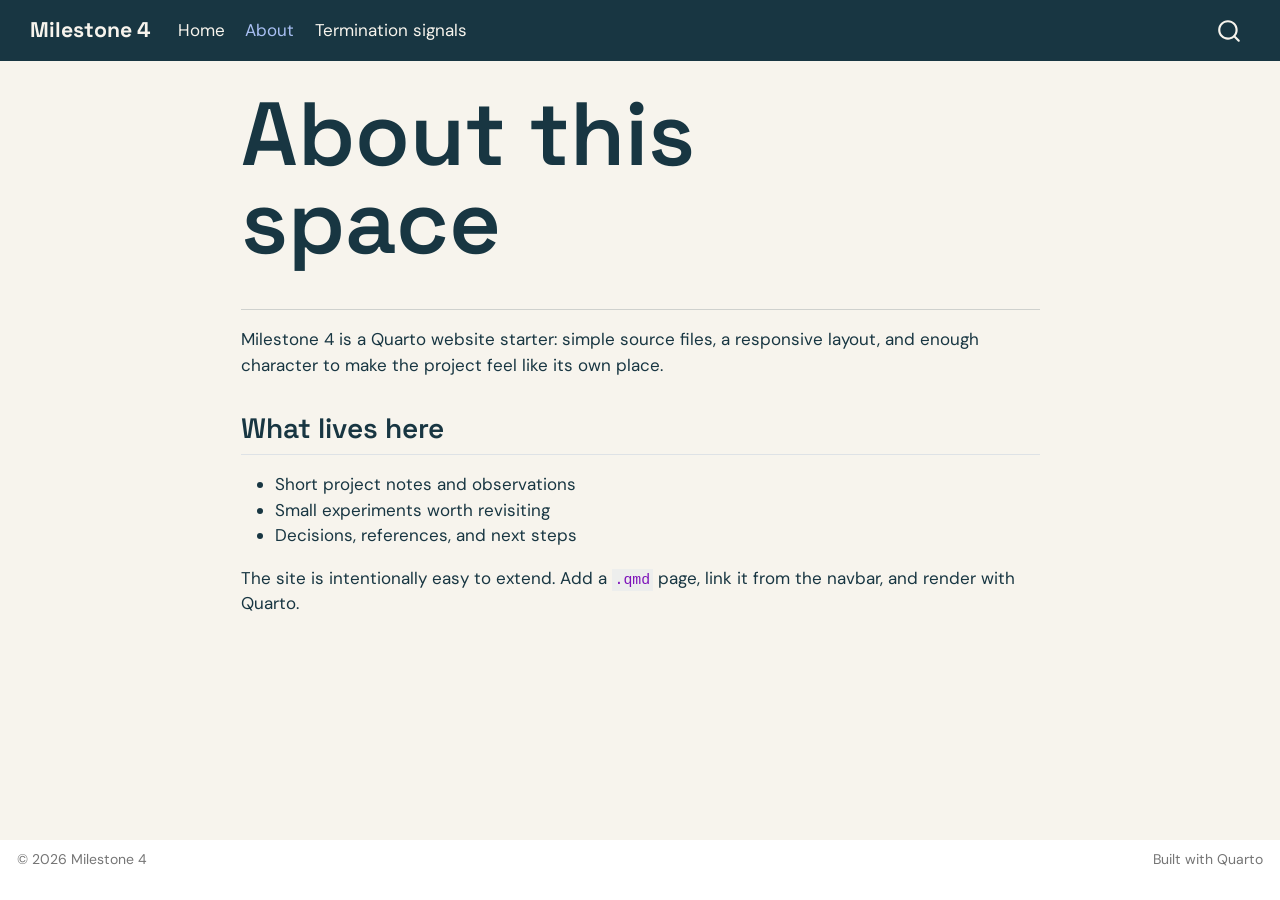
==== about.html @ 4832853b "Built site for gh-pages" ====
<!DOCTYPE html>
<html xmlns="http://www.w3.org/1999/xhtml" lang="en" xml:lang="en"><head>

<meta charset="utf-8">
<meta name="generator" content="quarto-1.10.18">

<meta name="viewport" content="width=device-width, initial-scale=1.0, user-scalable=yes">


<title>About this space – Milestone 4</title>
<style>
/* Default styles provided by pandoc.
** See https://pandoc.org/MANUAL.html#variables-for-html for config info.
*/
span.smallcaps{font-variant: small-caps;}
div.columns{display: flex; gap: 1.5em;}
div.column{flex: auto;}
@media screen {
div.columns{gap: min(4vw, 1.5em);}
div.column{overflow-x: auto;}
}
div.hanging-indent{margin-left: 1.5em; text-indent: -1.5em;}
ul.task-list{list-style: none;}
ul.task-list li input[type="checkbox"] {
  width: 0.8em;
  margin: 0 0.8em 0.2em -1em; /* quarto-specific, see https://github.com/quarto-dev/quarto-cli/issues/4556 */ 
  vertical-align: middle;
}
</style>


<script src="site_libs/quarto-nav/quarto-nav.js"></script>
<script src="site_libs/quarto-nav/headroom.min.js"></script>
<script src="site_libs/clipboard/clipboard.min.js"></script>
<script src="site_libs/quarto-search/autocomplete.umd.js"></script>
<script src="site_libs/quarto-search/fuse.min.js"></script>
<script src="site_libs/quarto-search/quarto-search.js"></script>
<meta name="quarto:offset" content="./">
<script src="site_libs/quarto-html/quarto.js" type="module"></script>
<script src="site_libs/quarto-html/tabsets/tabsets.js" type="module"></script>
<script src="site_libs/quarto-html/popper.min.js"></script>
<script src="site_libs/quarto-html/tippy.umd.min.js"></script>
<script src="site_libs/quarto-html/anchor.min.js"></script>
<link href="site_libs/quarto-html/tippy.css" rel="stylesheet">
<link href="site_libs/quarto-html/quarto-syntax-highlighting-64a204ab8560d761af7679ceaba22944.css" rel="stylesheet" id="quarto-text-highlighting-styles">
<script src="site_libs/bootstrap/bootstrap.min.js"></script>
<link href="site_libs/bootstrap/bootstrap-icons.css" rel="stylesheet">
<link href="site_libs/bootstrap/bootstrap-64d93b0351ad0b212306d7260128cb00.min.css" rel="stylesheet" append-hash="true" id="quarto-bootstrap" data-mode="light">
<script id="quarto-search-options" type="application/json">{
  "location": "navbar",
  "copy-button": false,
  "collapse-after": 3,
  "panel-placement": "end",
  "type": "overlay",
  "limit": 50,
  "keyboard-shortcut": [
    "f",
    "/",
    "s"
  ],
  "show-item-context": false,
  "language": {
    "search-no-results-text": "No results",
    "search-matching-documents-text": "matching documents",
    "search-copy-link-title": "Copy link to search",
    "search-hide-matches-text": "Hide additional matches",
    "search-more-match-text": "more match in this document",
    "search-more-matches-text": "more matches in this document",
    "search-clear-button-title": "Clear",
    "search-text-placeholder": "",
    "search-detached-cancel-button-title": "Cancel",
    "search-submit-button-title": "Submit",
    "search-label": "Search"
  }
}</script>
<style>html{ scroll-behavior: smooth; }</style>


<link rel="stylesheet" href="styles.css">
</head>

<body class="nav-fixed fullcontent quarto-light">

<div id="quarto-search-results"></div>
  <header id="quarto-header" class="headroom fixed-top">
    <nav class="navbar navbar-expand-lg " data-bs-theme="dark">
      <div class="navbar-container container-fluid">
      <div class="navbar-brand-container mx-auto">
    <a class="navbar-brand" href="./index.html">
    <span class="navbar-title">Milestone 4</span>
    </a>
  </div>
            <div id="quarto-search" class="" title="Search"></div>
          <button class="navbar-toggler" type="button" data-bs-toggle="collapse" data-bs-target="#navbarCollapse" aria-controls="navbarCollapse" role="menu" aria-expanded="false" aria-label="Toggle navigation" onclick="if (window.quartoToggleHeadroom) { window.quartoToggleHeadroom(); }">
  <span class="navbar-toggler-icon"></span>
</button>
          <div class="collapse navbar-collapse" id="navbarCollapse">
            <ul class="navbar-nav navbar-nav-scroll me-auto">
  <li class="nav-item">
    <a class="nav-link" href="./index.html"> 
<span class="menu-text">Home</span></a>
  </li>  
  <li class="nav-item">
    <a class="nav-link active" href="./about.html" aria-current="page"> 
<span class="menu-text">About</span></a>
  </li>  
  <li class="nav-item">
    <a class="nav-link" href="./termination-signals.html"> 
<span class="menu-text">Termination signals</span></a>
  </li>  
</ul>
          </div> <!-- /navcollapse -->
            <div class="quarto-navbar-tools">
</div>
      </div> <!-- /container-fluid -->
    </nav>
</header>
<!-- content -->
<div id="quarto-content" class="quarto-container page-columns page-rows-contents page-layout-article page-navbar">
<!-- sidebar -->
<!-- margin-sidebar -->
    
<!-- main -->
<main class="content" id="quarto-document-content">

<header id="title-block-header" class="quarto-title-block default">
<div class="quarto-title">
<h1 class="title">About this space</h1>
</div>



<div class="quarto-title-meta">

    
  
    
  </div>
  


</header>


<p>Milestone 4 is a Quarto website starter: simple source files, a responsive layout, and enough character to make the project feel like its own place.</p>
<section id="what-lives-here" class="level2">
<h2 class="anchored" data-anchor-id="what-lives-here">What lives here</h2>
<ul>
<li>Short project notes and observations</li>
<li>Small experiments worth revisiting</li>
<li>Decisions, references, and next steps</li>
</ul>
<p>The site is intentionally easy to extend. Add a <code>.qmd</code> page, link it from the navbar, and render with Quarto.</p>


</section>

</main> <!-- /main -->
<script id="quarto-html-after-body" type="application/javascript">
  window.document.addEventListener("DOMContentLoaded", function (event) {
    const icon = "";
    const anchorJS = new window.AnchorJS();
    anchorJS.options = {
      placement: 'right',
      icon: icon
    };
    anchorJS.add('.anchored');
    const isCodeAnnotation = (el) => {
      for (const clz of el.classList) {
        if (clz.startsWith('code-annotation-')) {                     
          return true;
        }
      }
      return false;
    }
    const onCopySuccess = function(e) {
      // button target
      const button = e.trigger;
      // don't keep focus
      button.blur();
      // flash "checked"
      button.classList.add('code-copy-button-checked');
      var currentTitle = button.getAttribute("title");
      button.setAttribute("title", "Copied!");
      let tooltip;
      if (window.bootstrap) {
        button.setAttribute("data-bs-toggle", "tooltip");
        button.setAttribute("data-bs-placement", "left");
        button.setAttribute("data-bs-title", "Copied!");
        tooltip = new bootstrap.Tooltip(button, 
          { trigger: "manual", 
            customClass: "code-copy-button-tooltip",
            offset: [0, -8]});
        tooltip.show();    
      }
      setTimeout(function() {
        if (tooltip) {
          tooltip.hide();
          button.removeAttribute("data-bs-title");
          button.removeAttribute("data-bs-toggle");
          button.removeAttribute("data-bs-placement");
        }
        button.setAttribute("title", currentTitle);
        button.classList.remove('code-copy-button-checked');
      }, 1000);
      // clear code selection
      e.clearSelection();
    }
    const getTextToCopy = function(trigger) {
      const outerScaffold = trigger.parentElement.cloneNode(true);
      const codeEl = outerScaffold.querySelector('code');
      for (const childEl of codeEl.children) {
        if (isCodeAnnotation(childEl)) {
          childEl.remove();
        }
      }
      return codeEl.innerText;
    }
    const clipboard = new window.ClipboardJS('.code-copy-button:not([data-in-quarto-modal])', {
      text: getTextToCopy
    });
    clipboard.on('success', onCopySuccess);
    if (window.document.getElementById('quarto-embedded-source-code-modal')) {
      const clipboardModal = new window.ClipboardJS('.code-copy-button[data-in-quarto-modal]', {
        text: getTextToCopy,
        container: window.document.getElementById('quarto-embedded-source-code-modal')
      });
      clipboardModal.on('success', onCopySuccess);
    }
      var localhostRegex = new RegExp(/^(?:http|https):\/\/localhost\:?[0-9]*\//);
      var mailtoRegex = new RegExp(/^mailto:/);
        var filterRegex = new RegExp('/' + window.location.host + '/');
      var isInternal = (href) => {
          return filterRegex.test(href) || localhostRegex.test(href) || mailtoRegex.test(href);
      }
      // Inspect non-navigation links and adorn them if external
     var links = window.document.querySelectorAll('a[href]:not(.nav-link):not(.navbar-brand):not(.toc-action):not(.sidebar-link):not(.sidebar-item-toggle):not(.pagination-link):not(.no-external):not([aria-hidden]):not(.dropdown-item):not(.quarto-navigation-tool):not(.about-link)');
      for (var i=0; i<links.length; i++) {
        const link = links[i];
        if (!isInternal(link.href)) {
          // undo the damage that might have been done by quarto-nav.js in the case of
          // links that we want to consider external
          if (link.dataset.originalHref !== undefined) {
            link.href = link.dataset.originalHref;
          }
        }
      }
    function tippyHover(el, contentFn, onTriggerFn, onUntriggerFn) {
      const config = {
        allowHTML: true,
        maxWidth: 500,
        delay: 100,
        arrow: false,
        appendTo: function(el) {
            return el.parentElement;
        },
        interactive: true,
        interactiveBorder: 10,
        theme: 'quarto',
        placement: 'bottom-start',
      };
      if (contentFn) {
        config.content = contentFn;
      }
      if (onTriggerFn) {
        config.onTrigger = onTriggerFn;
      }
      if (onUntriggerFn) {
        config.onUntrigger = onUntriggerFn;
      }
      window.tippy(el, config); 
    }
    const noterefs = window.document.querySelectorAll('a[role="doc-noteref"]');
    for (var i=0; i<noterefs.length; i++) {
      const ref = noterefs[i];
      tippyHover(ref, function() {
        // use id or data attribute instead here
        let href = ref.getAttribute('data-footnote-href') || ref.getAttribute('href');
        try { href = new URL(href).hash; } catch {}
        const id = href.replace(/^#\/?/, "");
        const note = window.document.getElementById(id);
        if (note) {
          return note.innerHTML;
        } else {
          return "";
        }
      });
    }
    const xrefs = window.document.querySelectorAll('a.quarto-xref');
    const processXRef = (id, note) => {
      // Strip column container classes
      const stripColumnClz = (el) => {
        el.classList.remove("page-full", "page-columns");
        if (el.children) {
          for (const child of el.children) {
            stripColumnClz(child);
          }
        }
      }
      stripColumnClz(note)
      if (id === null || id.startsWith('sec-')) {
        // Special case sections, only their first couple elements
        const container = document.createElement("div");
        if (note.children && note.children.length > 2) {
          container.appendChild(note.children[0].cloneNode(true));
          for (let i = 1; i < note.children.length; i++) {
            const child = note.children[i];
            if (child.tagName === "P" && child.innerText === "") {
              continue;
            } else {
              container.appendChild(child.cloneNode(true));
              break;
            }
          }
          if (window.Quarto?.typesetMath) {
            window.Quarto.typesetMath(container);
          }
          return container.innerHTML
        } else {
          if (window.Quarto?.typesetMath) {
            window.Quarto.typesetMath(note);
          }
          return note.innerHTML;
        }
      } else {
        // Remove any anchor links if they are present
        const anchorLink = note.querySelector('a.anchorjs-link');
        if (anchorLink) {
          anchorLink.remove();
        }
        if (window.Quarto?.typesetMath) {
          window.Quarto.typesetMath(note);
        }
        if (note.classList.contains("callout")) {
          return note.outerHTML;
        } else {
          return note.innerHTML;
        }
      }
    }
    for (var i=0; i<xrefs.length; i++) {
      const xref = xrefs[i];
      tippyHover(xref, undefined, function(instance) {
        instance.disable();
        let url = xref.getAttribute('href');
        let hash = undefined; 
        if (url.startsWith('#')) {
          hash = url;
        } else {
          try { hash = new URL(url).hash; } catch {}
        }
        if (hash) {
          const id = hash.replace(/^#\/?/, "");
          const note = window.document.getElementById(id);
          if (note !== null) {
            try {
              const html = processXRef(id, note.cloneNode(true));
              instance.setContent(html);
            } finally {
              instance.enable();
              instance.show();
            }
          } else {
            // See if we can fetch this
            fetch(url.split('#')[0])
            .then(res => res.text())
            .then(html => {
              const parser = new DOMParser();
              const htmlDoc = parser.parseFromString(html, "text/html");
              const note = htmlDoc.getElementById(id);
              if (note !== null) {
                const html = processXRef(id, note);
                instance.setContent(html);
              } 
            }).finally(() => {
              instance.enable();
              instance.show();
            });
          }
        } else {
          // See if we can fetch a full url (with no hash to target)
          // This is a special case and we should probably do some content thinning / targeting
          fetch(url)
          .then(res => res.text())
          .then(html => {
            const parser = new DOMParser();
            const htmlDoc = parser.parseFromString(html, "text/html");
            const note = htmlDoc.querySelector('main.content');
            if (note !== null) {
              // This should only happen for chapter cross references
              // (since there is no id in the URL)
              // remove the first header
              if (note.children.length > 0 && note.children[0].tagName === "HEADER") {
                note.children[0].remove();
              }
              const html = processXRef(null, note);
              instance.setContent(html);
            } 
          }).finally(() => {
            instance.enable();
            instance.show();
          });
        }
      }, function(instance) {
      });
    }
        let selectedAnnoteEl;
        const selectorForAnnotation = ( cell, annotation) => {
          let cellAttr = 'data-code-cell="' + cell + '"';
          let lineAttr = 'data-code-annotation="' +  annotation + '"';
          const selector = 'span[' + cellAttr + '][' + lineAttr + ']';
          return selector;
        }
        const selectCodeLines = (annoteEl) => {
          const doc = window.document;
          const targetCell = annoteEl.getAttribute("data-target-cell");
          const targetAnnotation = annoteEl.getAttribute("data-target-annotation");
          const annoteSpan = window.document.querySelector(selectorForAnnotation(targetCell, targetAnnotation));
          const lines = annoteSpan.getAttribute("data-code-lines").split(",");
          const lineIds = lines.map((line) => {
            return targetCell + "-" + line;
          })
          let top = null;
          let height = null;
          let parent = null;
          if (lineIds.length > 0) {
              //compute the position of the single el (top and bottom and make a div)
              const el = window.document.getElementById(lineIds[0]);
              top = el.offsetTop;
              height = el.offsetHeight;
              parent = el.parentElement.parentElement;
            if (lineIds.length > 1) {
              const lastEl = window.document.getElementById(lineIds[lineIds.length - 1]);
              const bottom = lastEl.offsetTop + lastEl.offsetHeight;
              height = bottom - top;
            }
            if (top !== null && height !== null && parent !== null) {
              // cook up a div (if necessary) and position it 
              let div = window.document.getElementById("code-annotation-line-highlight");
              if (div === null) {
                div = window.document.createElement("div");
                div.setAttribute("id", "code-annotation-line-highlight");
                div.style.position = 'absolute';
                parent.appendChild(div);
              }
              div.style.top = top - 2 + "px";
              div.style.height = height + 4 + "px";
              div.style.left = 0;
              let gutterDiv = window.document.getElementById("code-annotation-line-highlight-gutter");
              if (gutterDiv === null) {
                gutterDiv = window.document.createElement("div");
                gutterDiv.setAttribute("id", "code-annotation-line-highlight-gutter");
                gutterDiv.style.position = 'absolute';
                const codeCell = window.document.getElementById(targetCell);
                const gutter = codeCell.querySelector('.code-annotation-gutter');
                gutter.appendChild(gutterDiv);
              }
              gutterDiv.style.top = top - 2 + "px";
              gutterDiv.style.height = height + 4 + "px";
            }
            selectedAnnoteEl = annoteEl;
          }
        };
        const unselectCodeLines = () => {
          const elementsIds = ["code-annotation-line-highlight", "code-annotation-line-highlight-gutter"];
          elementsIds.forEach((elId) => {
            const div = window.document.getElementById(elId);
            if (div) {
              div.remove();
            }
          });
          selectedAnnoteEl = undefined;
        };
          // Handle positioning of the toggle
      window.addEventListener(
        "resize",
        throttle(() => {
          elRect = undefined;
          if (selectedAnnoteEl) {
            selectCodeLines(selectedAnnoteEl);
          }
        }, 10)
      );
      function throttle(fn, ms) {
      let throttle = false;
      let timer;
        return (...args) => {
          if(!throttle) { // first call gets through
              fn.apply(this, args);
              throttle = true;
          } else { // all the others get throttled
              if(timer) clearTimeout(timer); // cancel #2
              timer = setTimeout(() => {
                fn.apply(this, args);
                timer = throttle = false;
              }, ms);
          }
        };
      }
        // Attach click handler to the DT
        const annoteDls = window.document.querySelectorAll('dt[data-target-cell]');
        for (const annoteDlNode of annoteDls) {
          annoteDlNode.addEventListener('click', (event) => {
            const clickedEl = event.target;
            if (clickedEl !== selectedAnnoteEl) {
              unselectCodeLines();
              const activeEl = window.document.querySelector('dt[data-target-cell].code-annotation-active');
              if (activeEl) {
                activeEl.classList.remove('code-annotation-active');
              }
              selectCodeLines(clickedEl);
              clickedEl.classList.add('code-annotation-active');
            } else {
              // Unselect the line
              unselectCodeLines();
              clickedEl.classList.remove('code-annotation-active');
            }
          });
        }
    const findCites = (el) => {
      const parentEl = el.parentElement;
      if (parentEl) {
        const cites = parentEl.dataset.cites;
        if (cites) {
          return {
            el,
            cites: cites.split(' ')
          };
        } else {
          return findCites(el.parentElement)
        }
      } else {
        return undefined;
      }
    };
    var bibliorefs = window.document.querySelectorAll('a[role="doc-biblioref"]');
    for (var i=0; i<bibliorefs.length; i++) {
      const ref = bibliorefs[i];
      const citeInfo = findCites(ref);
      if (citeInfo) {
        tippyHover(citeInfo.el, function() {
          var popup = window.document.createElement('div');
          citeInfo.cites.forEach(function(cite) {
            var citeDiv = window.document.createElement('div');
            citeDiv.classList.add('hanging-indent');
            citeDiv.classList.add('csl-entry');
            var biblioDiv = window.document.getElementById('ref-' + cite);
            if (biblioDiv) {
              citeDiv.innerHTML = biblioDiv.innerHTML;
            }
            popup.appendChild(citeDiv);
          });
          return popup.innerHTML;
        });
      }
    }
  });
  </script>
</div> <!-- /content -->
<footer class="footer">
  <div class="nav-footer">
    <div class="nav-footer-left">
<p>© 2026 Milestone 4</p>
</div>   
    <div class="nav-footer-center">
      &nbsp;
    </div>
    <div class="nav-footer-right">
<p>Built with Quarto</p>
</div>
  </div>
</footer>




<script src="site_libs/quarto-html/zenscroll-min.js"></script>
</body></html>
---- site_libs/quarto-html/tippy.css ----
.tippy-box[data-animation=fade][data-state=hidden]{opacity:0}[data-tippy-root]{max-width:calc(100vw - 10px)}.tippy-box{position:relative;background-color:#333;color:#fff;border-radius:4px;font-size:14px;line-height:1.4;white-space:normal;outline:0;transition-property:transform,visibility,opacity}.tippy-box[data-placement^=top]>.tippy-arrow{bottom:0}.tippy-box[data-placement^=top]>.tippy-arrow:before{bottom:-7px;left:0;border-width:8px 8px 0;border-top-color:initial;transform-origin:center top}.tippy-box[data-placement^=bottom]>.tippy-arrow{top:0}.tippy-box[data-placement^=bottom]>.tippy-arrow:before{top:-7px;left:0;border-width:0 8px 8px;border-bottom-color:initial;transform-origin:center bottom}.tippy-box[data-placement^=left]>.tippy-arrow{right:0}.tippy-box[data-placement^=left]>.tippy-arrow:before{border-width:8px 0 8px 8px;border-left-color:initial;right:-7px;transform-origin:center left}.tippy-box[data-placement^=right]>.tippy-arrow{left:0}.tippy-box[data-placement^=right]>.tippy-arrow:before{left:-7px;border-width:8px 8px 8px 0;border-right-color:initial;transform-origin:center right}.tippy-box[data-inertia][data-state=visible]{transition-timing-function:cubic-bezier(.54,1.5,.38,1.11)}.tippy-arrow{width:16px;height:16px;color:#333}.tippy-arrow:before{content:"";position:absolute;border-color:transparent;border-style:solid}.tippy-content{position:relative;padding:5px 9px;z-index:1}
---- site_libs/quarto-html/quarto-syntax-highlighting-64a204ab8560d761af7679ceaba22944.css ----
/* quarto syntax highlight colors */
:root {
  --quarto-hl-ot-color: #003B4F;
  --quarto-hl-at-color: #657422;
  --quarto-hl-ss-color: #20794D;
  --quarto-hl-an-color: #5E5E5E;
  --quarto-hl-fu-color: #4758AB;
  --quarto-hl-st-color: #20794D;
  --quarto-hl-cf-color: #003B4F;
  --quarto-hl-op-color: #5E5E5E;
  --quarto-hl-er-color: #AD0000;
  --quarto-hl-bn-color: #AD0000;
  --quarto-hl-al-color: #AD0000;
  --quarto-hl-va-color: #111111;
  --quarto-hl-bu-color: inherit;
  --quarto-hl-ex-color: inherit;
  --quarto-hl-pp-color: #AD0000;
  --quarto-hl-in-color: #5E5E5E;
  --quarto-hl-vs-color: #20794D;
  --quarto-hl-wa-color: #5E5E5E;
  --quarto-hl-do-color: #5E5E5E;
  --quarto-hl-im-color: #00769E;
  --quarto-hl-ch-color: #20794D;
  --quarto-hl-dt-color: #AD0000;
  --quarto-hl-fl-color: #AD0000;
  --quarto-hl-co-color: #5E5E5E;
  --quarto-hl-cv-color: #5E5E5E;
  --quarto-hl-cn-color: #8f5902;
  --quarto-hl-sc-color: #5E5E5E;
  --quarto-hl-dv-color: #AD0000;
  --quarto-hl-kw-color: #003B4F;
}

/* other quarto variables */
:root {
  --quarto-font-monospace: SFMono-Regular, Menlo, Monaco, Consolas, "Liberation Mono", "Courier New", monospace;
}

/* syntax highlight based on Pandoc's rules */
pre > code.sourceCode > span {
  color: #003B4F;
}

code.sourceCode > span {
  color: #003B4F;
}

div.sourceCode,
div.sourceCode pre.sourceCode {
  color: #003B4F;
}

/* Normal */
code span {
  color: #003B4F;
}

/* Alert */
code span.al {
  color: #AD0000;
  font-style: inherit;
}

/* Annotation */
code span.an {
  color: #5E5E5E;
  font-style: inherit;
}

/* Attribute */
code span.at {
  color: #657422;
  font-style: inherit;
}

/* BaseN */
code span.bn {
  color: #AD0000;
  font-style: inherit;
}

/* BuiltIn */
code span.bu {
  font-style: inherit;
}

/* ControlFlow */
code span.cf {
  color: #003B4F;
  font-weight: bold;
  font-style: inherit;
}

/* Char */
code span.ch {
  color: #20794D;
  font-style: inherit;
}

/* Constant */
code span.cn {
  color: #8f5902;
  font-style: inherit;
}

/* Comment */
code span.co {
  color: #5E5E5E;
  font-style: inherit;
}

/* CommentVar */
code span.cv {
  color: #5E5E5E;
  font-style: italic;
}

/* Documentation */
code span.do {
  color: #5E5E5E;
  font-style: italic;
}

/* DataType */
code span.dt {
  color: #AD0000;
  font-style: inherit;
}

/* DecVal */
code span.dv {
  color: #AD0000;
  font-style: inherit;
}

/* Error */
code span.er {
  color: #AD0000;
  font-style: inherit;
}

/* Extension */
code span.ex {
  font-style: inherit;
}

/* Float */
code span.fl {
  color: #AD0000;
  font-style: inherit;
}

/* Function */
code span.fu {
  color: #4758AB;
  font-style: inherit;
}

/* Import */
code span.im {
  color: #00769E;
  font-style: inherit;
}

/* Information */
code span.in {
  color: #5E5E5E;
  font-style: inherit;
}

/* Keyword */
code span.kw {
  color: #003B4F;
  font-weight: bold;
  font-style: inherit;
}

/* Operator */
code span.op {
  color: #5E5E5E;
  font-style: inherit;
}

/* Other */
code span.ot {
  color: #003B4F;
  font-style: inherit;
}

/* Preprocessor */
code span.pp {
  color: #AD0000;
  font-style: inherit;
}

/* SpecialChar */
code span.sc {
  color: #5E5E5E;
  font-style: inherit;
}

/* SpecialString */
code span.ss {
  color: #20794D;
  font-style: inherit;
}

/* String */
code span.st {
  color: #20794D;
  font-style: inherit;
}

/* Variable */
code span.va {
  color: #111111;
  font-style: inherit;
}

/* VerbatimString */
code span.vs {
  color: #20794D;
  font-style: inherit;
}

/* Warning */
code span.wa {
  color: #5E5E5E;
  font-style: italic;
}

.prevent-inlining {
  content: "</";
}

/*# sourceMappingURL=9d8d5bb603a83b8298b89080a598c93b.css.map */
---- styles.css ----
@import url('https://fonts.googleapis.com/css2?family=DM+Sans:wght@400;500;700&family=Space+Grotesk:wght@500;600;700&display=swap');

:root {
  --ink: #183642;
  --paper: #f7f4ed;
  --coral: #e76f51;
  --mint: #b8d8d8;
}

body {
  background: var(--paper);
  color: var(--ink);
  font-family: 'DM Sans', sans-serif;
}

h1, h2, h3, .navbar-brand {
  font-family: 'Space Grotesk', sans-serif;
  letter-spacing: 0;
}

h1 {
  color: var(--ink);
  font-size: clamp(2.8rem, 7vw, 5.8rem);
  line-height: 0.98;
  max-width: 10ch;
}

.quarto-title-block .quarto-title .subtitle {
  color: #42616a;
  font-size: 1.2rem;
  max-width: 40rem;
}

.quarto-about-jolla {
  border-bottom: 1px solid rgba(24, 54, 66, 0.18);
  margin-bottom: 4rem;
  padding-bottom: 4rem;
}

.quarto-about-jolla .about-image {
  box-shadow: 18px 18px 0 var(--mint);
}

.grid {
  column-gap: 2.5rem;
  row-gap: 2rem;
  margin: 3rem 0 4rem;
}

.grid h3 {
  color: var(--coral);
  font-size: 1.1rem;
}

.callout-note {
  background: var(--mint);
  border: 0;
  border-left: 6px solid var(--coral);
  color: var(--ink);
}

.status-graphic {
  background: var(--paper);
  border-top: 1px solid rgba(24, 54, 66, 0.18);
  border-bottom: 1px solid rgba(24, 54, 66, 0.18);
  margin: 2rem 0 1.5rem;
  overflow-x: auto;
  padding: 1.25rem 0;
}

.status-graphic img {
  display: block;
  height: auto;
  min-width: 760px;
  width: 100%;
}

.navbar-brand {
  font-weight: 700;
}

.quarto-title-block {
  border-bottom: 1px solid rgba(24, 54, 66, 0.18);
  margin-bottom: 3.5rem;
  padding-bottom: 2.5rem;
}

.cell-output-display {
  margin: 1.5rem 0 3.5rem;
}

.cell-output-display img {
  background: var(--paper);
}
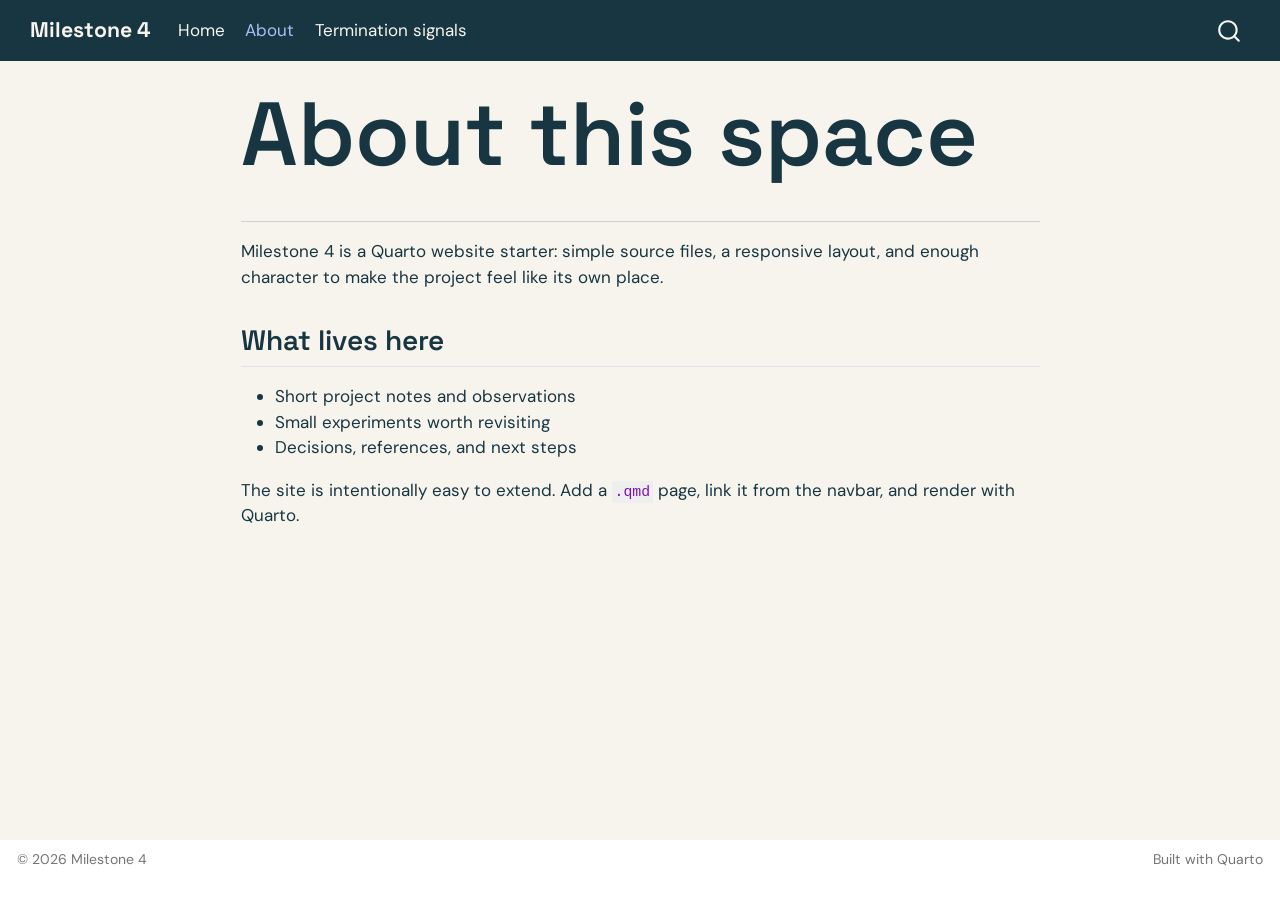
==== commit 136faf03: "Built site for gh-pages" ====
--- a/about.html
+++ b/about.html
@@ -45,7 +45,7 @@
 <link href="site_libs/quarto-html/quarto-syntax-highlighting-64a204ab8560d761af7679ceaba22944.css" rel="stylesheet" id="quarto-text-highlighting-styles">
 <script src="site_libs/bootstrap/bootstrap.min.js"></script>
 <link href="site_libs/bootstrap/bootstrap-icons.css" rel="stylesheet">
-<link href="site_libs/bootstrap/bootstrap-64d93b0351ad0b212306d7260128cb00.min.css" rel="stylesheet" append-hash="true" id="quarto-bootstrap" data-mode="light">
+<link href="site_libs/bootstrap/bootstrap-25dd70e1418bf13535bac40b5a4bcb17.min.css" rel="stylesheet" append-hash="true" id="quarto-bootstrap" data-mode="light">
 <script id="quarto-search-options" type="application/json">{
   "location": "navbar",
   "copy-button": false,
@@ -229,7 +229,7 @@
     }
       var localhostRegex = new RegExp(/^(?:http|https):\/\/localhost\:?[0-9]*\//);
       var mailtoRegex = new RegExp(/^mailto:/);
-        var filterRegex = new RegExp('/' + window.location.host + '/');
+        var filterRegex = new RegExp("https:\/\/kreed30-ops\.github\.io\/milestone-4\/");
       var isInternal = (href) => {
           return filterRegex.test(href) || localhostRegex.test(href) || mailtoRegex.test(href);
       }
--- a/styles.css
+++ b/styles.css
@@ -22,7 +22,18 @@
   color: var(--ink);
   font-size: clamp(2.8rem, 7vw, 5.8rem);
   line-height: 0.98;
-  max-width: 10ch;
+  max-width: 22ch;
+}
+
+.page-layout-article .quarto-about-jolla,
+.page-layout-article main.content {
+  max-width: min(1440px, calc(100vw - 2rem));
+  margin-left: auto;
+  margin-right: auto;
+}
+
+.page-layout-article main.content {
+  width: 100%;
 }
 
 .quarto-title-block .quarto-title .subtitle {
@@ -86,9 +97,53 @@
 }
 
 .cell-output-display {
-  margin: 1.5rem 0 3.5rem;
+  margin: 2rem 0 4.5rem;
 }
 
 .cell-output-display img {
   background: var(--paper);
 }
+
+.trial-size-panels {
+  display: grid;
+  gap: 1.5rem;
+  grid-template-columns: repeat(3, minmax(0, 1fr));
+  margin: 2rem 0 4rem;
+}
+
+.trial-size-panel {
+  background: var(--paper);
+  border: 1px solid rgba(24, 54, 66, 0.18);
+  display: block;
+  transition: box-shadow 160ms ease, transform 160ms ease;
+}
+
+.trial-size-panel:hover,
+.trial-size-panel:focus-visible {
+  box-shadow: 0 8px 20px rgba(24, 54, 66, 0.16);
+  transform: translateY(-2px);
+}
+
+.trial-size-panel img {
+  display: block;
+  height: auto;
+  width: 100%;
+}
+
+@media (max-width: 900px) {
+  .trial-size-panels {
+    grid-template-columns: repeat(2, minmax(0, 1fr));
+  }
+}
+
+@media (max-width: 600px) {
+  .page-layout-article .quarto-about-jolla,
+  .page-layout-article main.content {
+    max-width: calc(100vw - 1.5rem);
+  }
+
+  .trial-size-panels {
+    gap: 1rem;
+    grid-template-columns: 1fr;
+  }
+}
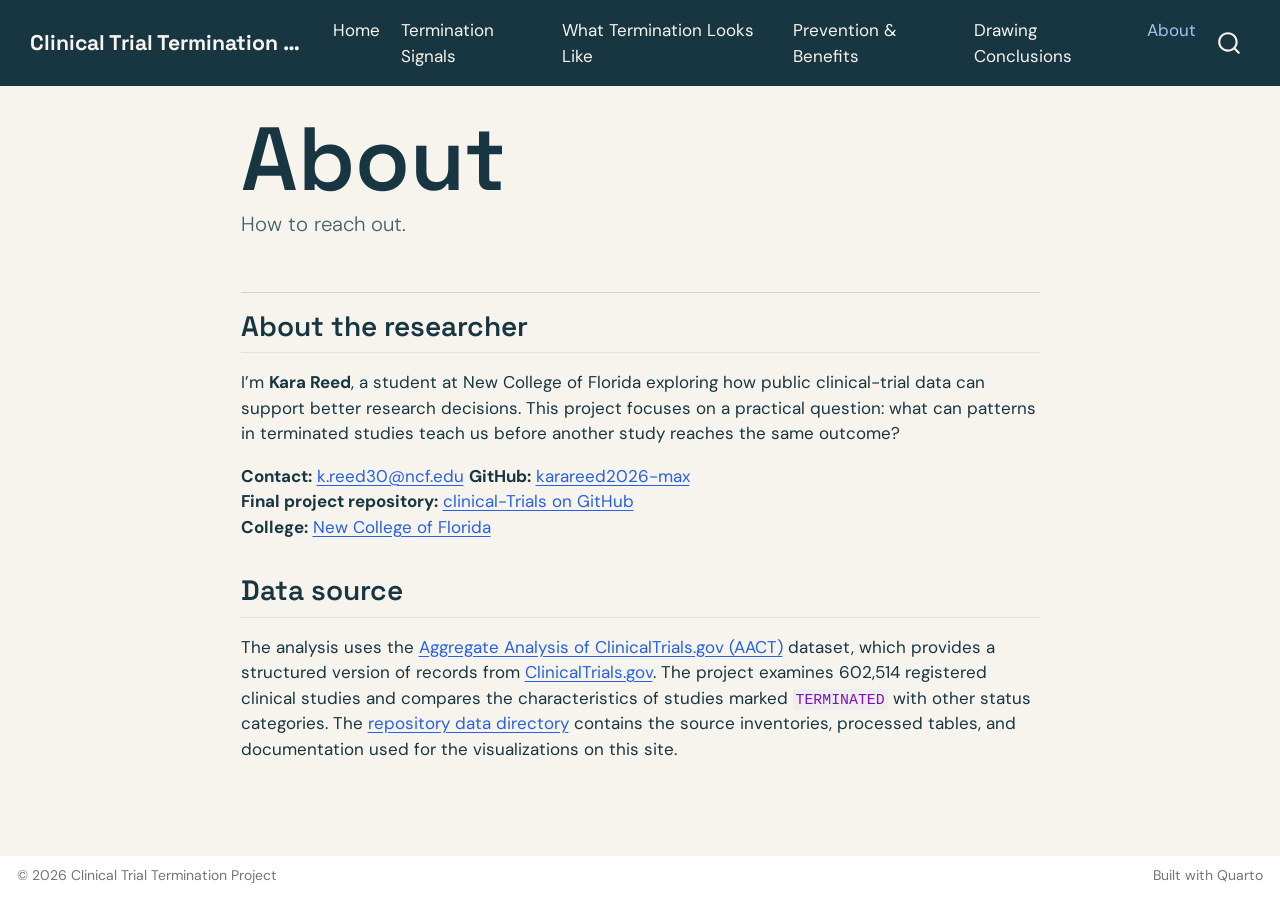
==== commit 5af04adb: "Built site for gh-pages" ====
--- a/about.html
+++ b/about.html
@@ -7,7 +7,7 @@
 <meta name="viewport" content="width=device-width, initial-scale=1.0, user-scalable=yes">
 
 
-<title>About this space – Milestone 4</title>
+<title>About – Clinical Trial Termination Risk</title>
 <style>
 /* Default styles provided by pandoc.
 ** See https://pandoc.org/MANUAL.html#variables-for-html for config info.
@@ -45,7 +45,7 @@
 <link href="site_libs/quarto-html/quarto-syntax-highlighting-64a204ab8560d761af7679ceaba22944.css" rel="stylesheet" id="quarto-text-highlighting-styles">
 <script src="site_libs/bootstrap/bootstrap.min.js"></script>
 <link href="site_libs/bootstrap/bootstrap-icons.css" rel="stylesheet">
-<link href="site_libs/bootstrap/bootstrap-25dd70e1418bf13535bac40b5a4bcb17.min.css" rel="stylesheet" append-hash="true" id="quarto-bootstrap" data-mode="light">
+<link href="site_libs/bootstrap/bootstrap-da24018bcc423dfdd302782875b6edd2.min.css" rel="stylesheet" append-hash="true" id="quarto-bootstrap" data-mode="light">
 <script id="quarto-search-options" type="application/json">{
   "location": "navbar",
   "copy-button": false,
@@ -87,7 +87,7 @@
       <div class="navbar-container container-fluid">
       <div class="navbar-brand-container mx-auto">
     <a class="navbar-brand" href="./index.html">
-    <span class="navbar-title">Milestone 4</span>
+    <span class="navbar-title">Clinical Trial Termination Risk</span>
     </a>
   </div>
             <div id="quarto-search" class="" title="Search"></div>
@@ -101,12 +101,24 @@
 <span class="menu-text">Home</span></a>
   </li>  
   <li class="nav-item">
+    <a class="nav-link" href="./termination-signals.html"> 
+<span class="menu-text">Termination Signals</span></a>
+  </li>  
+  <li class="nav-item">
+    <a class="nav-link" href="./trial-termination.html"> 
+<span class="menu-text">What Termination Looks Like</span></a>
+  </li>  
+  <li class="nav-item">
+    <a class="nav-link" href="./prevention.html"> 
+<span class="menu-text">Prevention &amp; Benefits</span></a>
+  </li>  
+  <li class="nav-item">
+    <a class="nav-link" href="./data-methods.html"> 
+<span class="menu-text">Drawing Conclusions</span></a>
+  </li>  
+  <li class="nav-item">
     <a class="nav-link active" href="./about.html" aria-current="page"> 
 <span class="menu-text">About</span></a>
-  </li>  
-  <li class="nav-item">
-    <a class="nav-link" href="./termination-signals.html"> 
-<span class="menu-text">Termination signals</span></a>
   </li>  
 </ul>
           </div> <!-- /navcollapse -->
@@ -125,7 +137,8 @@
 
 <header id="title-block-header" class="quarto-title-block default">
 <div class="quarto-title">
-<h1 class="title">About this space</h1>
+<h1 class="title">About</h1>
+<p class="subtitle lead">How to reach out.</p>
 </div>
 
 
@@ -142,15 +155,16 @@
 </header>
 
 
-<p>Milestone 4 is a Quarto website starter: simple source files, a responsive layout, and enough character to make the project feel like its own place.</p>
-<section id="what-lives-here" class="level2">
-<h2 class="anchored" data-anchor-id="what-lives-here">What lives here</h2>
-<ul>
-<li>Short project notes and observations</li>
-<li>Small experiments worth revisiting</li>
-<li>Decisions, references, and next steps</li>
-</ul>
-<p>The site is intentionally easy to extend. Add a <code>.qmd</code> page, link it from the navbar, and render with Quarto.</p>
+<section id="about-the-researcher" class="level2">
+<h2 class="anchored" data-anchor-id="about-the-researcher">About the researcher</h2>
+<p>I’m <strong>Kara Reed</strong>, a student at New College of Florida exploring how public clinical-trial data can support better research decisions. This project focuses on a practical question: what can patterns in terminated studies teach us before another study reaches the same outcome?</p>
+<p><strong>Contact:</strong> <a href="mailto:k.reed30@ncf.edu">k.reed30@ncf.edu</a> <strong>GitHub:</strong> <a href="https://github.com/karareed2026-max">karareed2026-max</a><br>
+<strong>Final project repository:</strong> <a href="https://github.com/karareed2026-max/clinical-Trials">clinical-Trials on GitHub</a><br>
+<strong>College:</strong> <a href="https://www.ncf.edu/">New College of Florida</a></p>
+</section>
+<section id="data-source" class="level2">
+<h2 class="anchored" data-anchor-id="data-source">Data source</h2>
+<p>The analysis uses the <a href="https://aact.ctti-clinicaltrials.org/">Aggregate Analysis of ClinicalTrials.gov (AACT)</a> dataset, which provides a structured version of records from <a href="https://clinicaltrials.gov/">ClinicalTrials.gov</a>. The project examines 602,514 registered clinical studies and compares the characteristics of studies marked <code>TERMINATED</code> with other status categories. The <a href="https://github.com/karareed2026-max/clinical-Trials/tree/main/data">repository data directory</a> contains the source inventories, processed tables, and documentation used for the visualizations on this site.</p>
 
 
 </section>
@@ -229,7 +243,7 @@
     }
       var localhostRegex = new RegExp(/^(?:http|https):\/\/localhost\:?[0-9]*\//);
       var mailtoRegex = new RegExp(/^mailto:/);
-        var filterRegex = new RegExp("https:\/\/kreed30-ops\.github\.io\/milestone-4\/");
+        var filterRegex = new RegExp("https:\/\/karareed2026-max\.github\.io\/clinical-Trials\/");
       var isInternal = (href) => {
           return filterRegex.test(href) || localhostRegex.test(href) || mailtoRegex.test(href);
       }
@@ -560,7 +574,7 @@
 <footer class="footer">
   <div class="nav-footer">
     <div class="nav-footer-left">
-<p>© 2026 Milestone 4</p>
+<p>© 2026 Clinical Trial Termination Project</p>
 </div>   
     <div class="nav-footer-center">
       &nbsp;
--- a/styles.css
+++ b/styles.css
@@ -42,6 +42,21 @@
   max-width: 40rem;
 }
 
+.quarto-about-jolla .quarto-title-block {
+  width: 100%;
+}
+
+.quarto-about-jolla .quarto-title {
+  display: flex;
+  flex-direction: column;
+  align-items: center;
+}
+
+.quarto-about-jolla .quarto-title h1.title {
+  width: 100%;
+  max-width: 100%;
+}
+
 .quarto-about-jolla {
   border-bottom: 1px solid rgba(24, 54, 66, 0.18);
   margin-bottom: 4rem;
@@ -100,6 +115,13 @@
   margin: 2rem 0 4.5rem;
 }
 
+.cell-output-display .plotly,
+.cell-output-display .plotly.html-widget,
+.cell-output-display .plotly.html-widget > .js-plotly-plot {
+  width: 100% !important;
+  max-width: 100%;
+}
+
 .cell-output-display img {
   background: var(--paper);
 }
@@ -147,3 +169,70 @@
     grid-template-columns: 1fr;
   }
 }
+
+.metrics-container {
+  display: grid;
+  grid-template-columns: repeat(auto-fit, minmax(220px, 1fr));
+  gap: 1.25rem;
+  margin: 2rem 0 3rem;
+}
+
+.metric-card {
+  background: #ffffff;
+  border: 1px solid rgba(24, 54, 66, 0.15);
+  border-left: 5px solid var(--coral);
+  border-radius: 4px;
+  padding: 1.25rem 1.5rem;
+  box-shadow: 0 2px 6px rgba(24, 54, 66, 0.05);
+}
+
+.metric-card.alt {
+  border-left-color: #42616a;
+}
+
+.metric-number {
+  font-family: 'Space Grotesk', sans-serif;
+  font-size: 2.2rem;
+  font-weight: 700;
+  color: var(--ink);
+  line-height: 1.1;
+}
+
+.metric-label {
+  font-size: 0.92rem;
+  color: #42616a;
+  text-transform: uppercase;
+  letter-spacing: 0.04em;
+  font-weight: 600;
+  margin-top: 0.35rem;
+}
+
+.metric-sub {
+  font-size: 0.85rem;
+  color: #5d757e;
+  margin-top: 0.25rem;
+}
+
+.benefit-box {
+  background: #ffffff;
+  border: 1px solid rgba(24, 54, 66, 0.12);
+  border-radius: 6px;
+  padding: 1.5rem;
+  margin-bottom: 1.5rem;
+  box-shadow: 0 2px 8px rgba(24, 54, 66, 0.04);
+}
+
+.benefit-box h3 {
+  margin-top: 0;
+  color: var(--coral);
+  font-size: 1.3rem;
+}
+
+/* Hide figure captions underneath charts to prevent overlapping and cutoff text */
+figcaption,
+.figure-caption,
+.quarto-float-caption,
+.quarto-float-caption-bottom {
+  display: none !important;
+}
+
